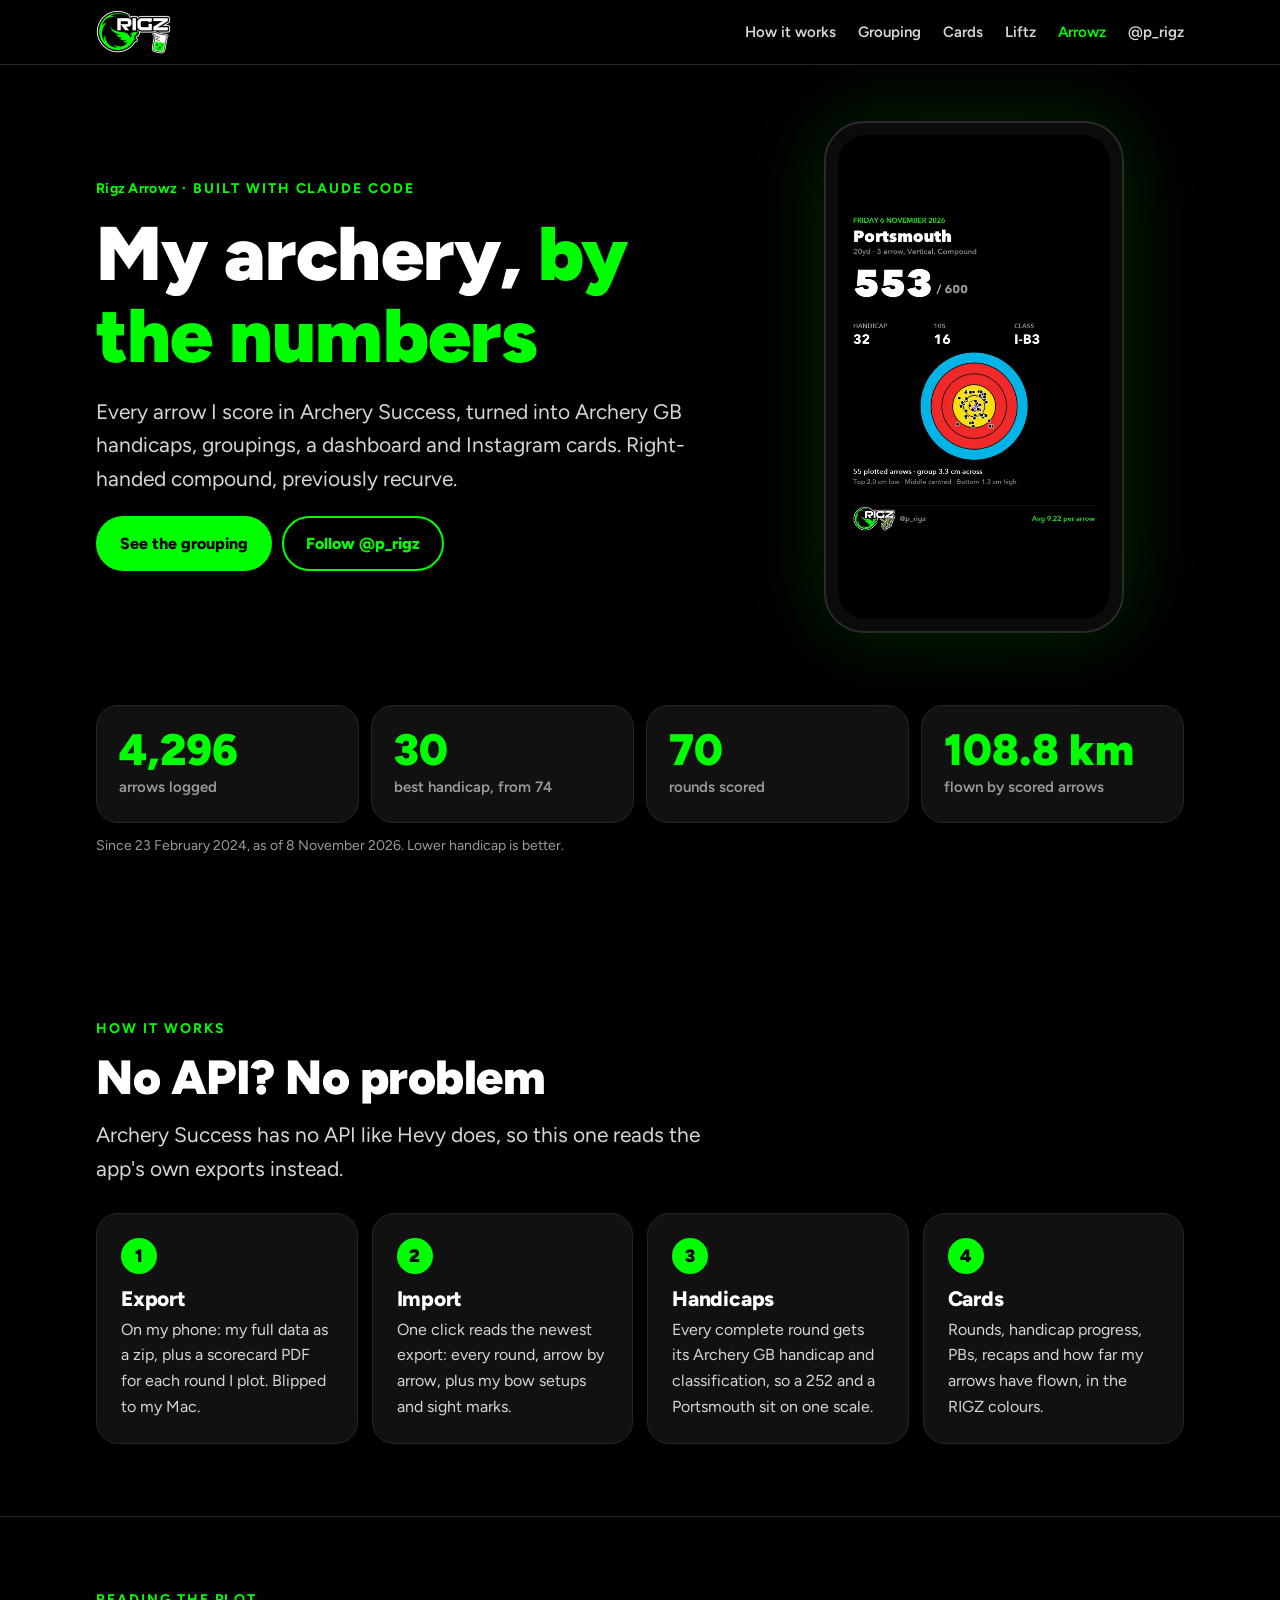
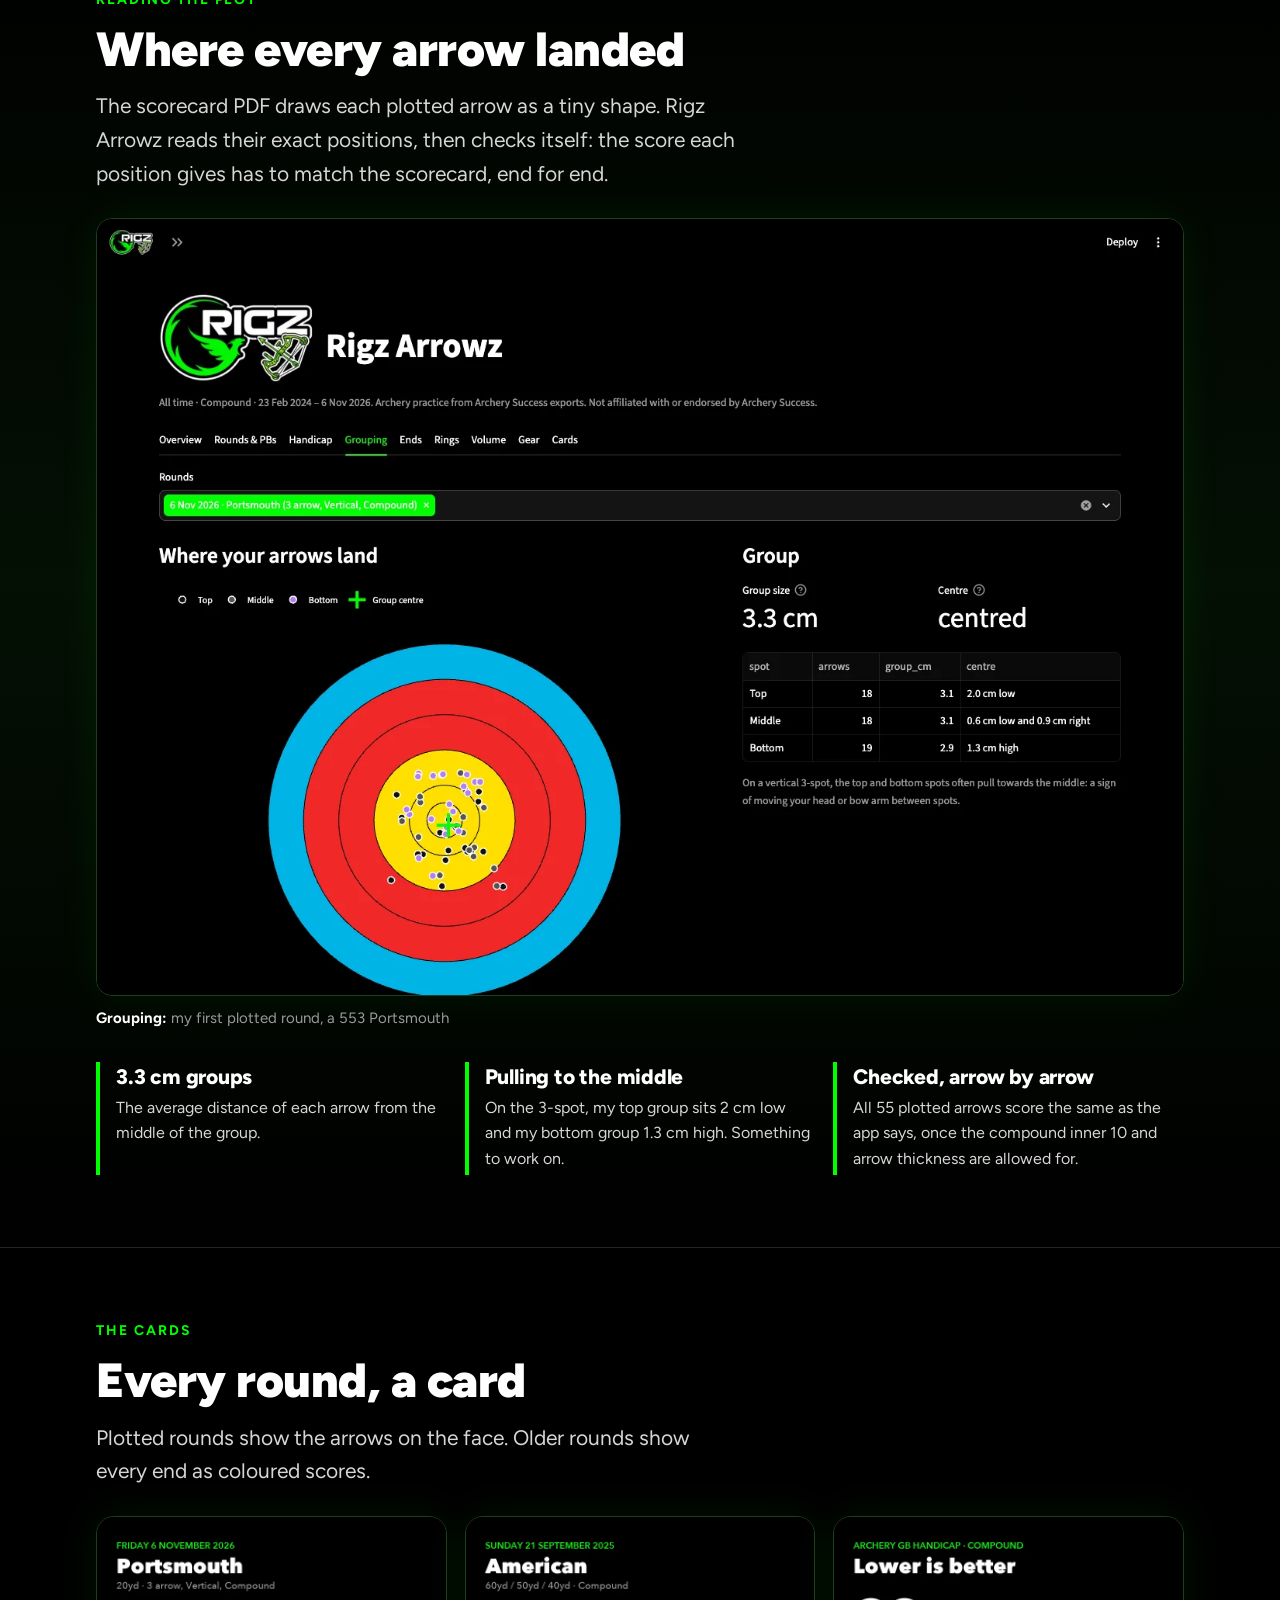
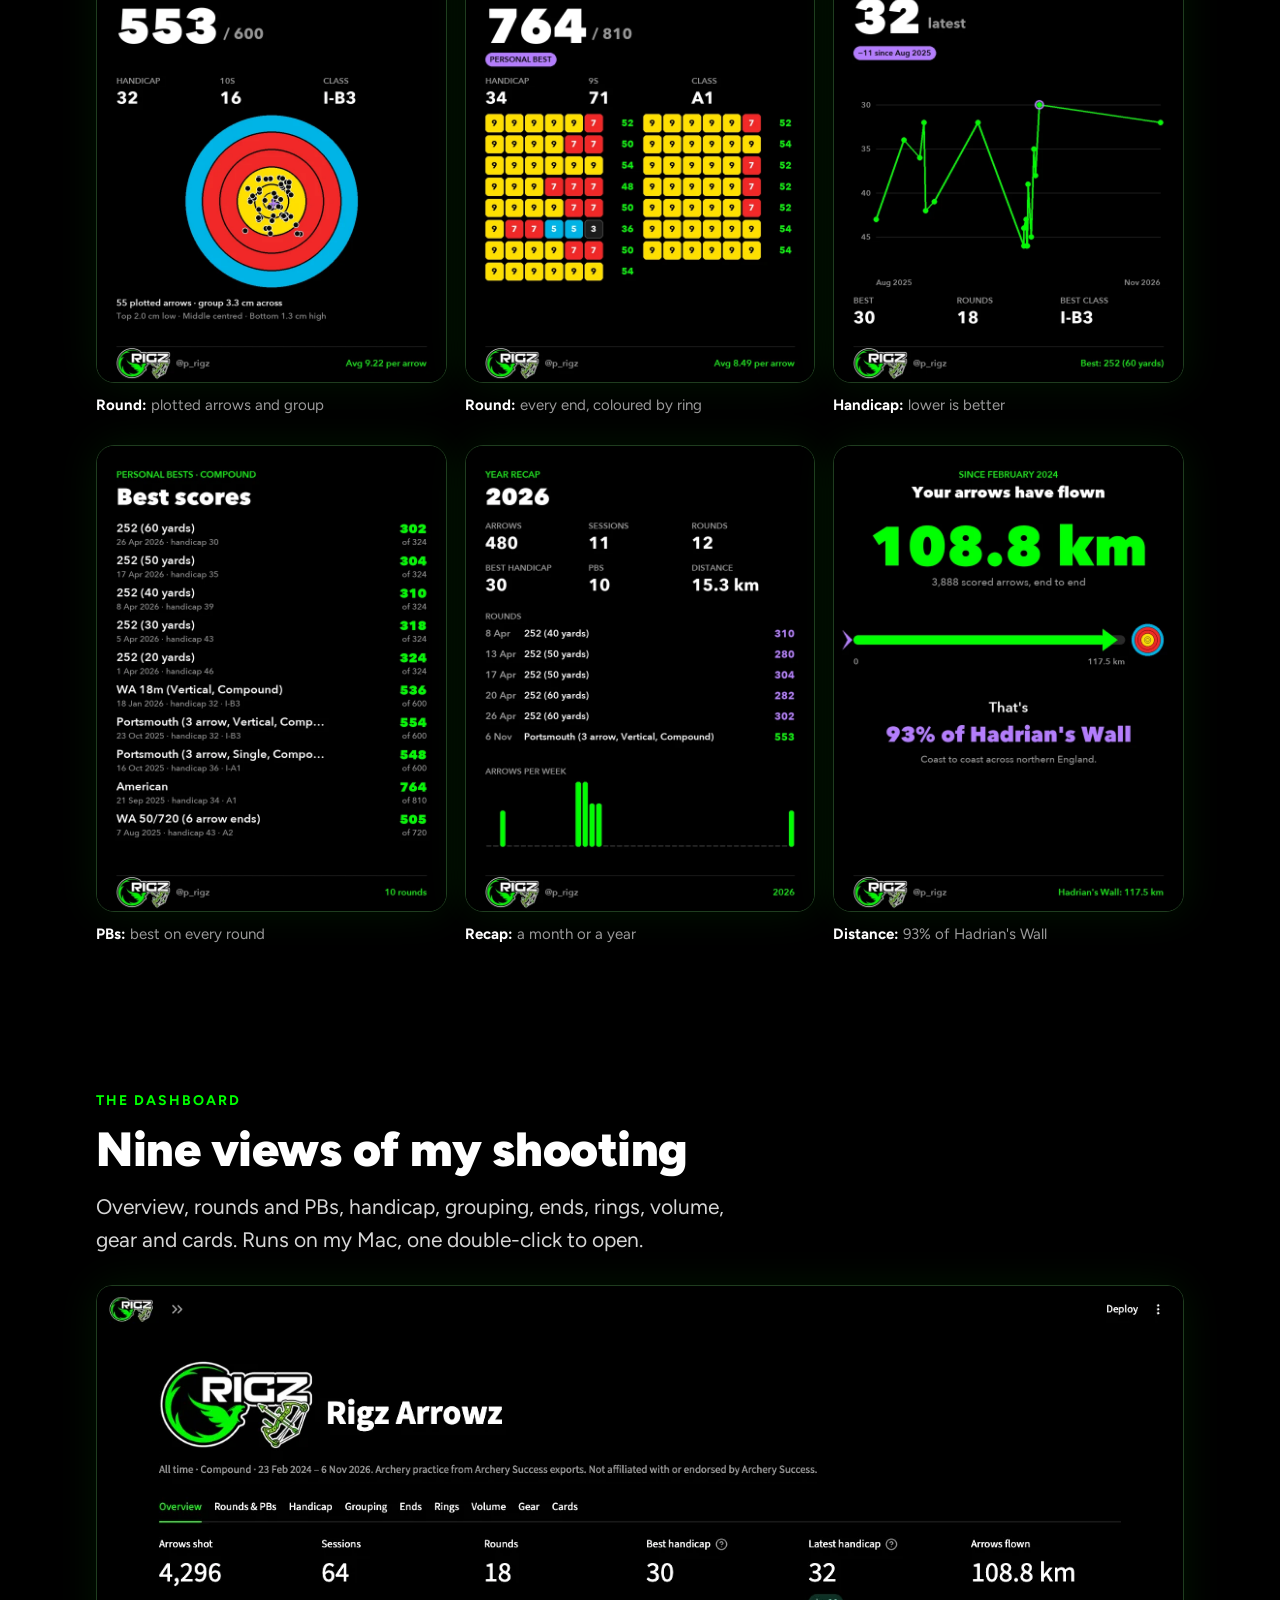
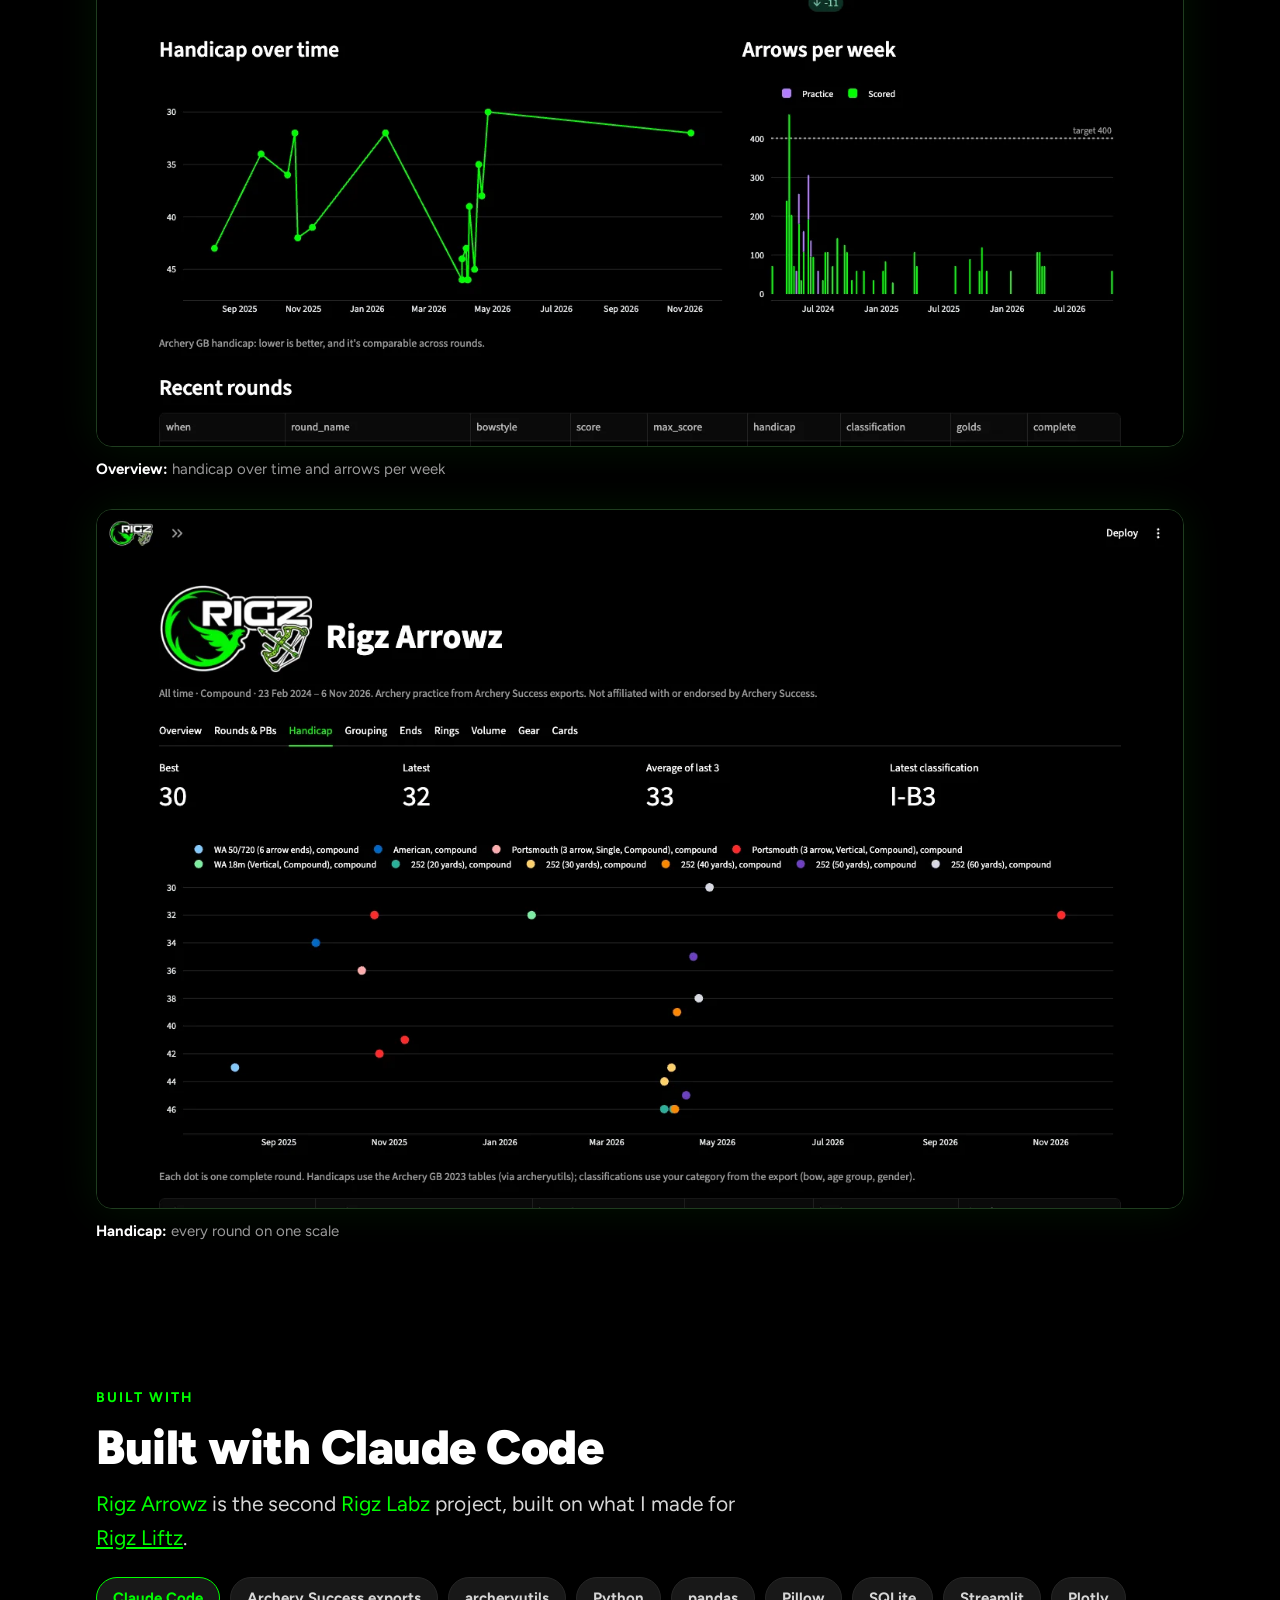
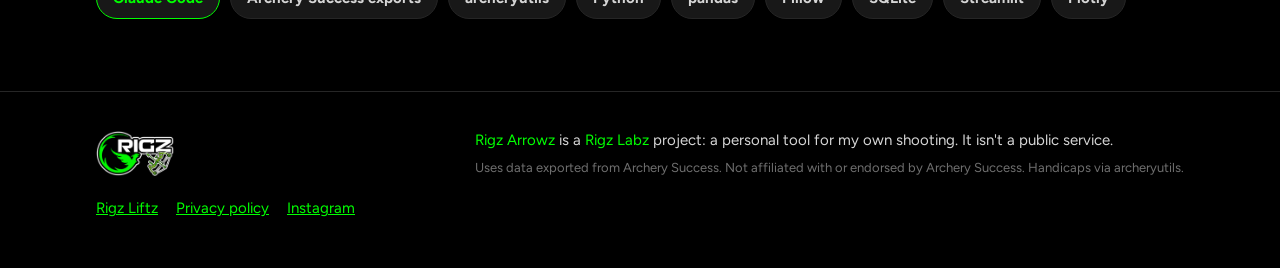
==== arrowz/index.html @ 56e23edd "Rigz Labz landing page; Liftz and Arrowz become mini sites - / is now a short Rigz Labz landing page" ====
<!doctype html>
<html lang="en">
<head>
<meta charset="utf-8">
<meta name="viewport" content="width=device-width, initial-scale=1">
<title>Rigz Arrowz · My archery, by the numbers</title>
<meta name="description" content="Rigz Arrowz, a Rigz Labz project: my archery practice from Archery Success, turned into handicaps, groupings, a dashboard and Instagram cards.">
<meta property="og:title" content="My archery, by the numbers">
<meta property="og:description" content="Every arrow I score, turned into handicaps, groupings and cards.">
<meta property="og:image" content="https://rigz-labz.github.io/img/og-arrowz.png">
<meta property="og:url" content="https://rigz-labz.github.io/arrowz/">
<meta property="og:site_name" content="Rigz Labz">
<meta name="twitter:card" content="summary_large_image">
<meta name="theme-color" content="#000000">
<link rel="icon" href="../img/favicon.png">
<link rel="stylesheet" href="../style.css">
</head>
<body>

<header class="top">
  <div class="wrap">
    <a href="../"><img src="../img/logo-labz.png" alt="Rigz Labz" width="70" height="41"></a>
    <nav>
      <a class="hide-sm" href="#how">How it works</a>
      <a class="hide-sm" href="#plot">Grouping</a>
      <a class="hide-sm" href="#cards">Cards</a>
      <a href="../liftz/">Liftz</a>
      <a href="../arrowz/" aria-current="page">Arrowz</a>
      <a href="https://www.instagram.com/p_rigz/">@p_rigz</a>
    </nav>
  </div>
</header>

<section class="hero">
  <div class="wrap grid">
    <div>
      <p class="kicker"><span class="name">Rigz Arrowz</span> · Built with Claude Code</p>
      <h1>My archery, <span class="g">by the numbers</span></h1>
      <p class="lead">Every arrow I score in Archery Success, turned into Archery GB handicaps, groupings, a dashboard and Instagram cards. Right-handed compound, previously recurve.</p>
      <a class="btn solid" href="#plot">See the grouping</a><a class="btn ghost" href="https://www.instagram.com/p_rigz/">Follow @p_rigz</a>
    </div>
    <div class="phone">
      <img src="../img/arrowz-story.webp" alt="Story card for a Portsmouth round: 553 out of 600, handicap 32, 16 tens, class I-B3, with 55 plotted arrows on a target face" width="540" height="960" fetchpriority="high">
    </div>
  </div>
</section>

<section style="padding-top: 0">
  <div class="wrap">
    <div class="stats">
      <div class="stat"><b>4,296</b><span>arrows logged</span></div>
      <div class="stat"><b>30</b><span>best handicap, from 74</span></div>
      <div class="stat"><b>70</b><span>rounds scored</span></div>
      <div class="stat"><b>108.8 km</b><span>flown by scored arrows</span></div>
    </div>
    <p class="note">Since 23 February 2024, as of 8 November 2026. Lower handicap is better.</p>
  </div>
</section>

<section id="how">
  <div class="wrap">
    <p class="kicker">How it works</p>
    <h2>No API? No problem</h2>
    <p class="lead">Archery Success has no API like Hevy does, so this one reads the app's own exports instead.</p>
    <div class="steps">
      <div class="step"><div class="n">1</div><h3>Export</h3><p>On my phone: my full data as a zip, plus a scorecard PDF for each round I plot. Blipped to my Mac.</p></div>
      <div class="step"><div class="n">2</div><h3>Import</h3><p>One click reads the newest export: every round, arrow by arrow, plus my bow setups and sight marks.</p></div>
      <div class="step"><div class="n">3</div><h3>Handicaps</h3><p>Every complete round gets its Archery GB handicap and classification, so a 252 and a Portsmouth sit on one scale.</p></div>
      <div class="step"><div class="n">4</div><h3>Cards</h3><p>Rounds, handicap progress, PBs, recaps and how far my arrows have flown, in the RIGZ colours.</p></div>
    </div>
  </div>
</section>

<section id="plot" class="feature">
  <div class="wrap">
    <p class="kicker">Reading the plot</p>
    <h2>Where every arrow landed</h2>
    <p class="lead">The scorecard PDF draws each plotted arrow as a tiny shape. Rigz Arrowz reads their exact positions, then checks itself: the score each position gives has to match the scorecard, end for end.</p>
    <div class="shots">
      <figure><img src="../img/arrowz-dash-grouping.webp" alt="Grouping tab: 55 plotted arrows on a target face, group size 3.3 cm, with each spot of the 3-spot listed separately" width="1400" height="1000" loading="lazy"><figcaption><b>Grouping:</b> my first plotted round, a 553 Portsmouth</figcaption></figure>
    </div>
    <div class="points">
      <div><h3>3.3 cm groups</h3><p>The average distance of each arrow from the middle of the group.</p></div>
      <div><h3>Pulling to the middle</h3><p>On the 3-spot, my top group sits 2 cm low and my bottom group 1.3 cm high. Something to work on.</p></div>
      <div><h3>Checked, arrow by arrow</h3><p>All 55 plotted arrows score the same as the app says, once the compound inner 10 and arrow thickness are allowed for.</p></div>
    </div>
  </div>
</section>

<section id="cards">
  <div class="wrap">
    <p class="kicker">The cards</p>
    <h2>Every round, a card</h2>
    <p class="lead">Plotted rounds show the arrows on the face. Older rounds show every end as coloured scores.</p>
    <div class="gallery">
      <figure><img src="../img/arrowz-round.webp" alt="Round card: Portsmouth, 553 out of 600, handicap 32, with plotted arrows on one big spot" width="720" height="960" loading="lazy"><figcaption><b>Round:</b> plotted arrows and group</figcaption></figure>
      <figure><img src="../img/arrowz-ends.webp" alt="Round card: American, 764 out of 810, personal best, every end shown as coloured score chips" width="720" height="960" loading="lazy"><figcaption><b>Round:</b> every end, coloured by ring</figcaption></figure>
      <figure><img src="../img/arrowz-handicap.webp" alt="Handicap card: latest 32, best 30, down 4 since October 2025, with a chart" width="720" height="960" loading="lazy"><figcaption><b>Handicap:</b> lower is better</figcaption></figure>
    </div>
    <div class="gallery">
      <figure><img src="../img/arrowz-pbs.webp" alt="Personal bests card listing the best compound score on each round" width="720" height="960" loading="lazy"><figcaption><b>PBs:</b> best on every round</figcaption></figure>
      <figure><img src="../img/arrowz-recap.webp" alt="Year recap card for 2026: arrows, sessions, rounds, best handicap, PBs and arrows per week" width="720" height="960" loading="lazy"><figcaption><b>Recap:</b> a month or a year</figcaption></figure>
      <figure><img src="../img/arrowz-distance.webp" alt="Distance card: my arrows have flown 108.8 km, 93% of Hadrian's Wall" width="720" height="960" loading="lazy"><figcaption><b>Distance:</b> 93% of Hadrian's Wall</figcaption></figure>
    </div>
  </div>
</section>

<section id="dashboard">
  <div class="wrap">
    <p class="kicker">The dashboard</p>
    <h2>Nine views of my shooting</h2>
    <p class="lead">Overview, rounds and PBs, handicap, grouping, ends, rings, volume, gear and cards. Runs on my Mac, one double-click to open.</p>
    <div class="shots">
      <figure><img src="../img/arrowz-dash-overview.webp" alt="Dashboard overview: 4,296 arrows, best handicap 30, latest 32, handicap over time and arrows per week against a 400 target" width="1400" height="980" loading="lazy"><figcaption><b>Overview:</b> handicap over time and arrows per week</figcaption></figure>
      <figure><img src="../img/arrowz-dash-handicap.webp" alt="Handicap tab: every complete compound round's handicap, coloured by round" width="1400" height="900" loading="lazy"><figcaption><b>Handicap:</b> every round on one scale</figcaption></figure>
    </div>
  </div>
</section>

<section id="built">
  <div class="wrap">
    <p class="kicker">Built with</p>
    <h2>Built with Claude Code</h2>
    <p class="lead"><span class="g">Rigz Arrowz</span> is the second <span class="g">Rigz Labz</span> project, built on what I made for <a href="../liftz/">Rigz Liftz</a>.</p>
    <div class="chips">
      <span class="hl">Claude Code</span><span>Archery Success exports</span><span>archeryutils</span><span>Python</span><span>pandas</span>
      <span>Pillow</span><span>SQLite</span><span>Streamlit</span><span>Plotly</span>
    </div>
  </div>
</section>

<footer>
  <div class="wrap">
    <img class="liftz" src="../img/logo-arrowz.png" alt="Rigz Arrowz" width="78" height="45">
    <div>
      <p style="margin:0"><span class="g">Rigz Arrowz</span> is a <span class="g">Rigz Labz</span> project: a personal tool for my own shooting. It isn't a public service.</p>
      <p class="small">Uses data exported from Archery Success. Not affiliated with or endorsed by Archery Success. Handicaps via archeryutils.</p>
    </div>
    <nav><a href="../liftz/">Rigz Liftz</a><a href="../privacy.html">Privacy policy</a><a href="https://www.instagram.com/p_rigz/">Instagram</a></nav>
  </div>
</footer>

</body>
</html>
---- style.css ----
@font-face {
  font-family: "Figtree";
  src: url("fonts/Figtree.ttf") format("truetype");
  font-weight: 300 900;
  font-display: swap;
}

:root {
  color-scheme: dark;
  --bg: #000;
  --panel: #111;
  --panel-2: #181818;
  --line: #262626;
  --text: #fff;
  --soft: #d6d6d6;
  --muted: #9a9a9a;
  --green: #00ff00;
  --violet: #b47cff;
  --radius: 22px;
}

* { box-sizing: border-box; }
html { scroll-behavior: smooth; }
body {
  margin: 0;
  background: var(--bg);
  color: var(--text);
  font: 18px/1.6 "Figtree", -apple-system, "Segoe UI", Roboto, Helvetica, Arial, sans-serif;
  -webkit-font-smoothing: antialiased;
}
img { max-width: 100%; height: auto; display: block; }
a { color: var(--green); }
.g { color: var(--green); }
.v { color: var(--violet); }

.wrap { max-width: 1120px; margin: 0 auto; padding: 0 16px; }
section { padding: 72px 0; }
.kicker .name { text-transform: none; letter-spacing: .02em; }
.kicker {
  font-size: 14px; font-weight: 700; letter-spacing: .14em; text-transform: uppercase;
  color: var(--green); margin: 0 0 12px;
}
h1, h2, h3 { line-height: 1.08; margin: 0; letter-spacing: -0.01em; }
h1 { font-size: clamp(40px, 8vw, 76px); font-weight: 900; }
h2 { font-size: clamp(30px, 5vw, 48px); font-weight: 900; margin-bottom: 14px; }
h3 { font-size: 21px; font-weight: 800; margin-bottom: 6px; }
p { color: var(--soft); margin: 0 0 16px; }
.lead { font-size: clamp(18px, 2.4vw, 21px); max-width: 640px; }

/* Header */
.top {
  position: sticky; top: 0; z-index: 10;
  background: rgba(0, 0, 0, .82); backdrop-filter: blur(10px);
  border-bottom: 1px solid var(--line);
}
.top .wrap { display: flex; align-items: center; justify-content: space-between; height: 64px; }
.top img { height: 44px; width: auto; }
.top nav { display: flex; gap: 22px; align-items: center; }
.top nav a { color: var(--soft); text-decoration: none; font-size: 15px; font-weight: 600; }
.top nav a:hover { color: var(--green); }
.top nav .hide-sm { display: none; }
@media (min-width: 760px) { .top nav .hide-sm { display: inline; } }

.btn {
  display: inline-block; padding: 13px 22px; border-radius: 999px; font-weight: 800; font-size: 16px;
  text-decoration: none; border: 2px solid var(--green); margin: 4px 10px 4px 0;
}
.btn.solid { background: var(--green); color: #000; }
.btn.ghost { color: var(--green); }

/* Hero */
.hero { padding-top: 56px; }
.hero .grid { display: grid; gap: 40px; align-items: center; }
@media (min-width: 900px) { .hero .grid { grid-template-columns: 1.2fr .8fr; } }
.hero .lead { margin-top: 18px; }
.phone {
  width: min(300px, 78vw); margin: 0 auto; padding: 12px; border-radius: 40px;
  background: #0b0b0b; border: 2px solid #2a2a2a;
  box-shadow: 0 0 80px rgba(0, 255, 0, .16), 0 30px 60px rgba(0, 0, 0, .6);
}
.phone img { border-radius: 28px; }

/* Stats */
.stats { display: grid; grid-template-columns: repeat(2, 1fr); gap: 12px; }
@media (min-width: 760px) { .stats { grid-template-columns: repeat(4, 1fr); } }
.stat { background: var(--panel); border: 1px solid var(--line); border-radius: var(--radius); padding: 22px; }
.stat b { display: block; font-size: clamp(30px, 4.6vw, 44px); font-weight: 900; color: var(--green); line-height: 1; }
.stat span { color: var(--muted); font-size: 15px; font-weight: 600; }
.note { color: var(--muted); font-size: 14px; margin-top: 12px; }

/* Steps */
.steps { display: grid; gap: 14px; margin-top: 28px; }
@media (min-width: 760px) { .steps { grid-template-columns: repeat(2, 1fr); } }
@media (min-width: 1040px) { .steps { grid-template-columns: repeat(4, 1fr); } }
.step { background: var(--panel); border: 1px solid var(--line); border-radius: var(--radius); padding: 24px; }
.step .n {
  display: inline-grid; place-items: center; width: 36px; height: 36px; border-radius: 50%;
  background: var(--green); color: #000; font-weight: 900; margin-bottom: 14px;
}
.step p { font-size: 16px; margin: 0; }

/* Gym-to-story feature */
.feature { background: linear-gradient(180deg, #000 0%, #041004 50%, #000 100%); border-block: 1px solid var(--line); }
.flow { display: grid; gap: 14px; margin-top: 32px; }
@media (min-width: 760px) { .flow { grid-template-columns: repeat(2, 1fr); } }
@media (min-width: 1040px) { .flow { grid-template-columns: repeat(4, 1fr); } }
.flow .card { background: var(--panel); border: 1px solid var(--line); border-radius: var(--radius); padding: 24px; }
.flow .card svg {
  width: 44px; height: 44px; stroke: var(--green); fill: none; stroke-width: 2.4;
  stroke-linecap: round; stroke-linejoin: round; margin-bottom: 14px;
}
.flow .card .when { color: var(--violet); font-weight: 800; font-size: 14px; letter-spacing: .06em; text-transform: uppercase; margin-bottom: 4px; }
.flow .card p { font-size: 16px; margin: 6px 0 0; }
.run {
  margin-top: 28px; background: #0a0a0a; border: 1px solid var(--line); border-radius: var(--radius);
  font: 15px/1.7 ui-monospace, SFMono-Regular, Menlo, monospace; overflow: hidden;
}
.run .bar { display: flex; justify-content: space-between; gap: 12px; padding: 14px 20px; border-bottom: 1px solid var(--line); color: var(--muted); }
.run .bar b { color: var(--text); }
.run ol { list-style: none; margin: 0; padding: 16px 20px; }
.run li { display: flex; gap: 12px; color: var(--soft); }
.run li::before { content: "\2713"; color: var(--green); font-weight: 700; }
.run li span { color: var(--muted); margin-left: auto; padding-left: 12px; white-space: nowrap; }
.points { display: grid; gap: 18px; margin-top: 32px; }
@media (min-width: 760px) { .points { grid-template-columns: repeat(3, 1fr); } }
.points div { border-left: 4px solid var(--green); padding: 4px 0 4px 16px; }
.points p { font-size: 16px; margin: 0; }

/* Gallery */
.gallery { display: grid; gap: 18px; margin-top: 28px; grid-template-columns: repeat(2, 1fr); }
@media (min-width: 900px) { .gallery { grid-template-columns: repeat(3, 1fr); } }
figure { margin: 0; }
figure img { border-radius: 18px; border: 1px solid #1f3d1f; box-shadow: 0 0 40px rgba(0, 255, 0, .08); }
figcaption { color: var(--muted); font-size: 15px; margin-top: 10px; }
figcaption b { color: var(--text); }
.subhead { margin-top: 64px; }

/* Dashboard */
.shots { display: grid; gap: 28px; margin-top: 28px; }
.shots figure img { border-radius: 16px; }

/* Built with */
.chips { display: flex; flex-wrap: wrap; gap: 10px; margin-top: 22px; }
.chips span {
  background: var(--panel-2); border: 1px solid var(--line); border-radius: 999px;
  padding: 8px 16px; font-size: 15px; font-weight: 700; color: var(--soft);
}
.chips span.hl { border-color: var(--green); color: var(--green); }

/* More from Rigz Labz */
.more { padding-top: 24px; }
.tool {
  display: flex; flex-wrap: wrap; gap: 20px; align-items: center; text-decoration: none;
  background: var(--panel); border: 1px solid var(--line); border-radius: var(--radius); padding: 22px 24px;
}
.tool:hover { border-color: var(--green); }
.tool img { width: 120px; height: auto; }
.tool div { flex: 1 1 260px; }
.tool h3 { color: var(--text); }
.tool p { margin: 0; font-size: 16px; }
.tool .go { color: var(--green); font-weight: 800; }
.top nav a[aria-current="page"] { color: var(--green); }

/* Rigz Labz landing */
.hero.labz { padding: 64px 0 32px; }
.labz-logo { width: 180px; margin-bottom: 26px; filter: drop-shadow(0 0 40px rgba(0, 255, 0, .18)); }
.tools-section { padding-top: 24px; }
.tools { display: grid; gap: 18px; }
@media (min-width: 820px) { .tools { grid-template-columns: repeat(2, 1fr); } }
.tool.big { flex-direction: column; align-items: flex-start; gap: 14px; padding: 30px; }
.tool.big img { width: 150px; }
.tool.big h3 { font-size: 28px; margin: 0; }
.tool.big div, .tool.big p { flex: none; }
.tags { display: flex; flex-wrap: wrap; gap: 8px; }
.tags span {
  background: var(--panel-2); border: 1px solid var(--line); border-radius: 999px;
  padding: 4px 12px; font-size: 13px; font-weight: 700; color: var(--soft);
}

/* Footer */
footer { border-top: 1px solid var(--line); padding: 36px 0 48px; color: var(--muted); font-size: 15px; }
footer .wrap { display: flex; flex-wrap: wrap; gap: 18px; align-items: center; justify-content: space-between; }
footer img { height: 34px; width: auto; }
footer img.liftz { height: 45px; }
footer nav a { margin-right: 18px; }
footer .small { font-size: 13px; color: #6f6f6f; margin: 6px 0 0; }

/* Plain text pages (privacy.html) */
main.page { max-width: 680px; margin: 0 auto; padding: 56px 16px; }
main.page h1 { font-size: 40px; margin-bottom: 8px; }
main.page h2 { font-size: 22px; margin-top: 32px; margin-bottom: 8px; }
main.page li { color: var(--soft); }
main.page footer { border: 0; padding: 0; margin-top: 48px; }
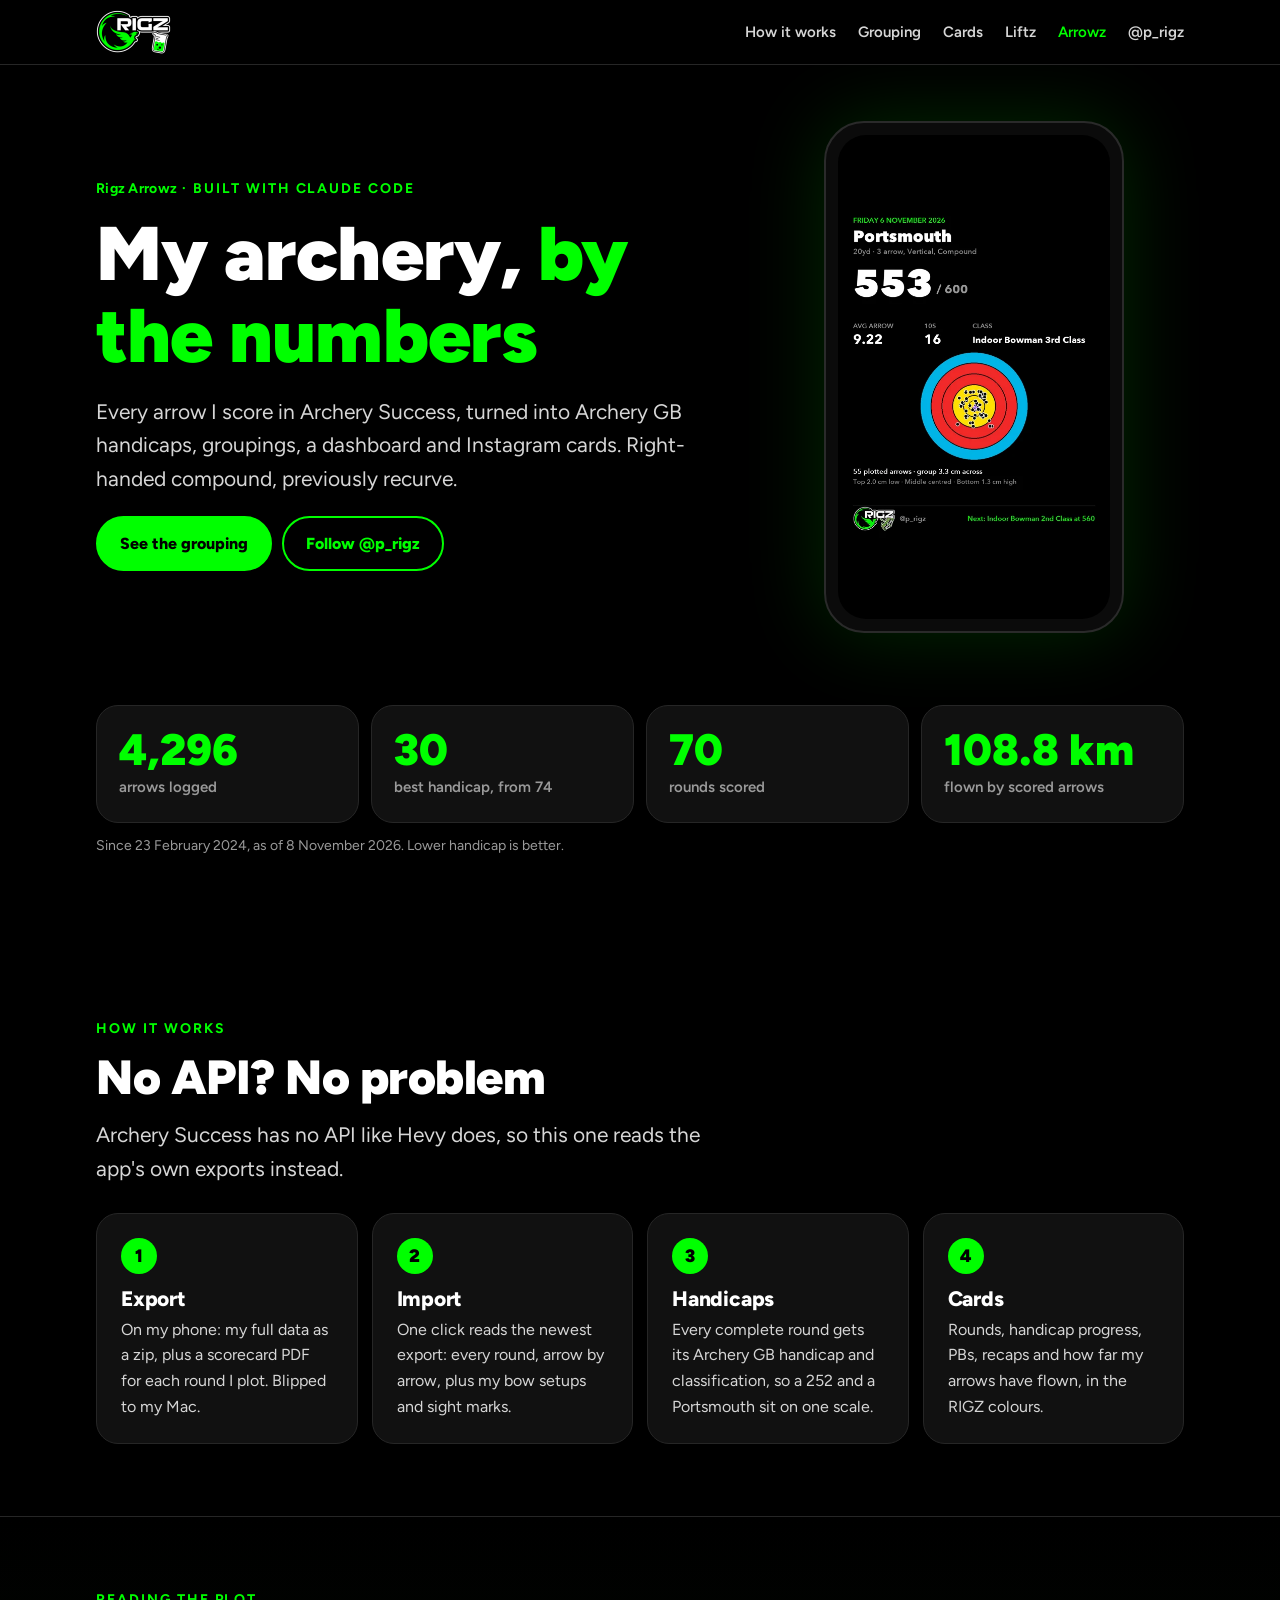
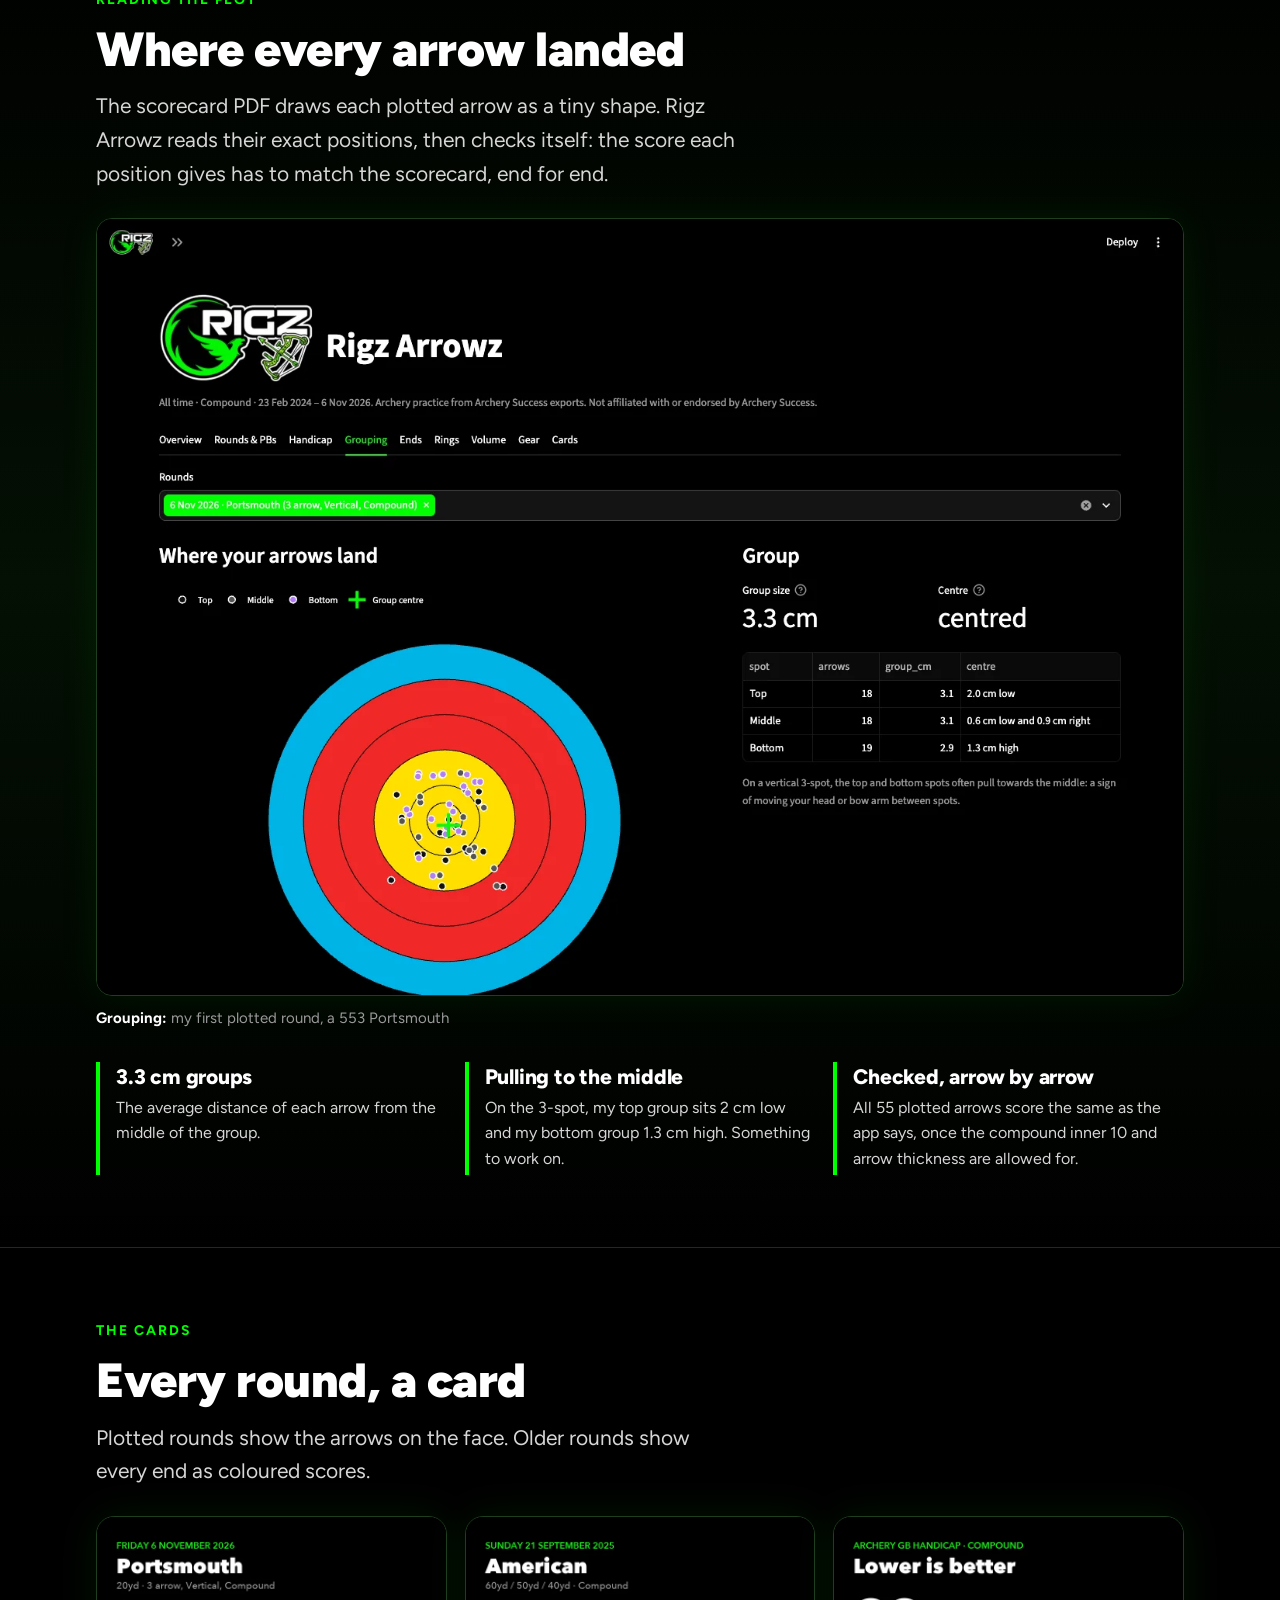
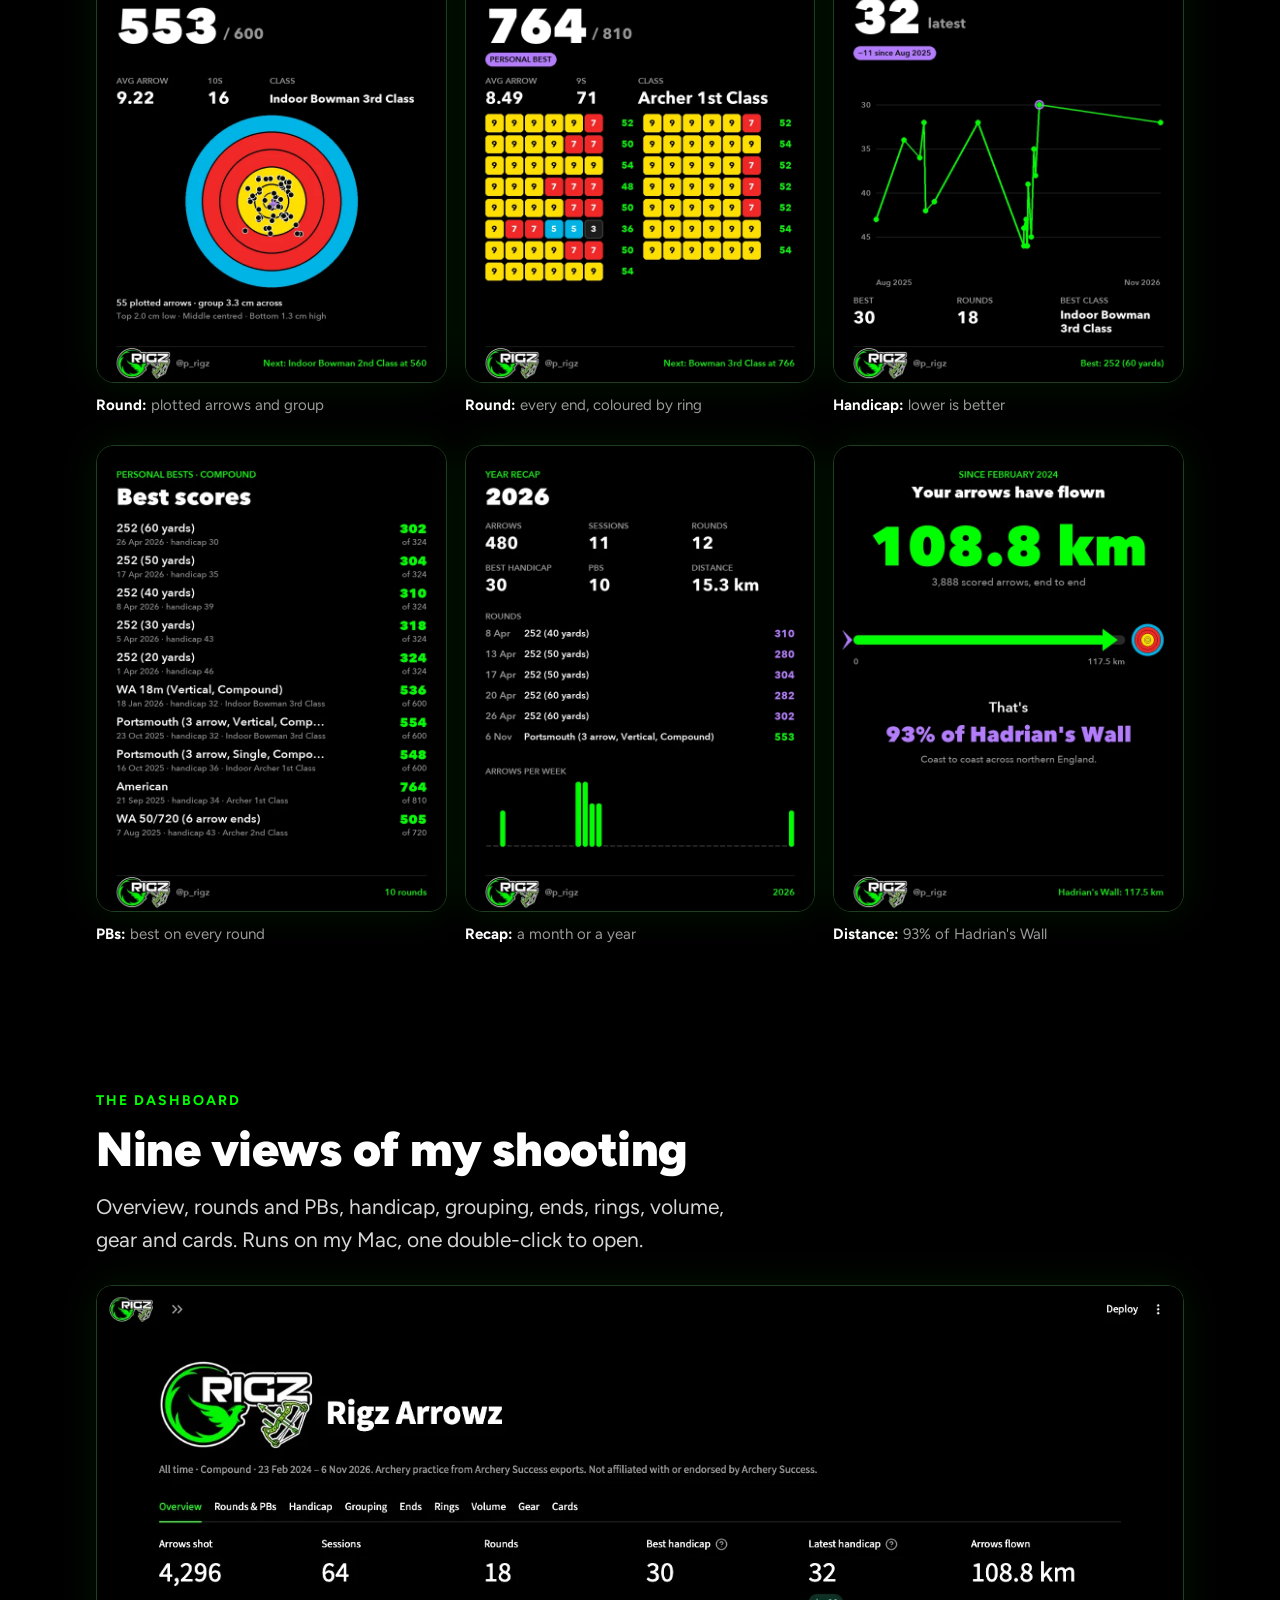
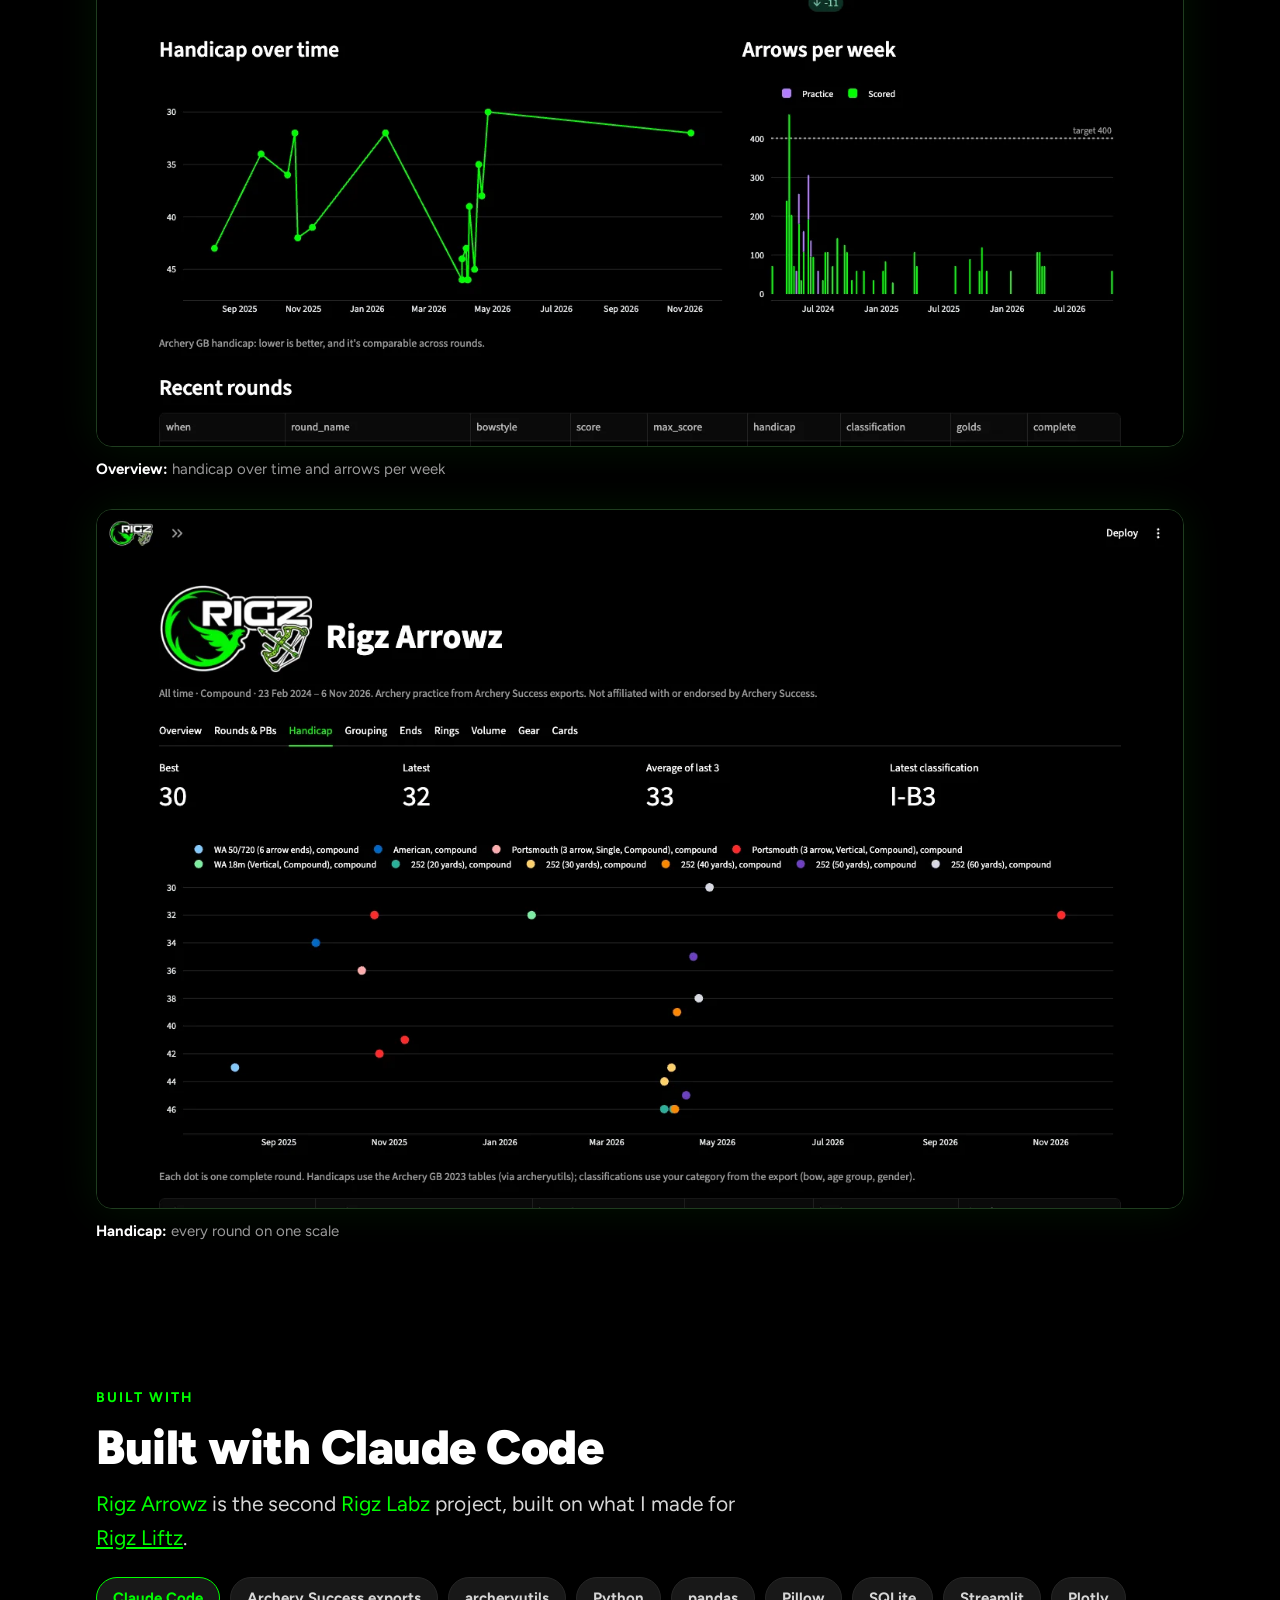
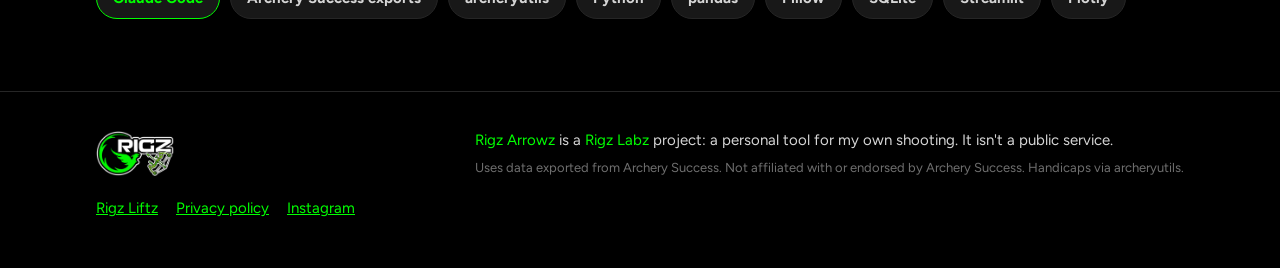
==== commit c78155a1: "Arrowz page: refresh card images (average arrow, full class names) - Round, story, American, PB and " ====
--- a/arrowz/index.html
+++ b/arrowz/index.html
@@ -40,7 +40,7 @@
       <a class="btn solid" href="#plot">See the grouping</a><a class="btn ghost" href="https://www.instagram.com/p_rigz/">Follow @p_rigz</a>
     </div>
     <div class="phone">
-      <img src="../img/arrowz-story.webp" alt="Story card for a Portsmouth round: 553 out of 600, handicap 32, 16 tens, class I-B3, with 55 plotted arrows on a target face" width="540" height="960" fetchpriority="high">
+      <img src="../img/arrowz-story.webp" alt="Story card for a Portsmouth round: 553 out of 600, average arrow 9.22, 16 tens, Indoor Bowman 3rd Class, with 55 plotted arrows on a target face" width="540" height="960" fetchpriority="high">
     </div>
   </div>
 </section>
@@ -93,7 +93,7 @@
     <h2>Every round, a card</h2>
     <p class="lead">Plotted rounds show the arrows on the face. Older rounds show every end as coloured scores.</p>
     <div class="gallery">
-      <figure><img src="../img/arrowz-round.webp" alt="Round card: Portsmouth, 553 out of 600, handicap 32, with plotted arrows on one big spot" width="720" height="960" loading="lazy"><figcaption><b>Round:</b> plotted arrows and group</figcaption></figure>
+      <figure><img src="../img/arrowz-round.webp" alt="Round card: Portsmouth, 553 out of 600, average arrow 9.22, Indoor Bowman 3rd Class, with plotted arrows on one big spot and the next class to aim for" width="720" height="960" loading="lazy"><figcaption><b>Round:</b> plotted arrows and group</figcaption></figure>
       <figure><img src="../img/arrowz-ends.webp" alt="Round card: American, 764 out of 810, personal best, every end shown as coloured score chips" width="720" height="960" loading="lazy"><figcaption><b>Round:</b> every end, coloured by ring</figcaption></figure>
       <figure><img src="../img/arrowz-handicap.webp" alt="Handicap card: latest 32, best 30, down 4 since October 2025, with a chart" width="720" height="960" loading="lazy"><figcaption><b>Handicap:</b> lower is better</figcaption></figure>
     </div>
